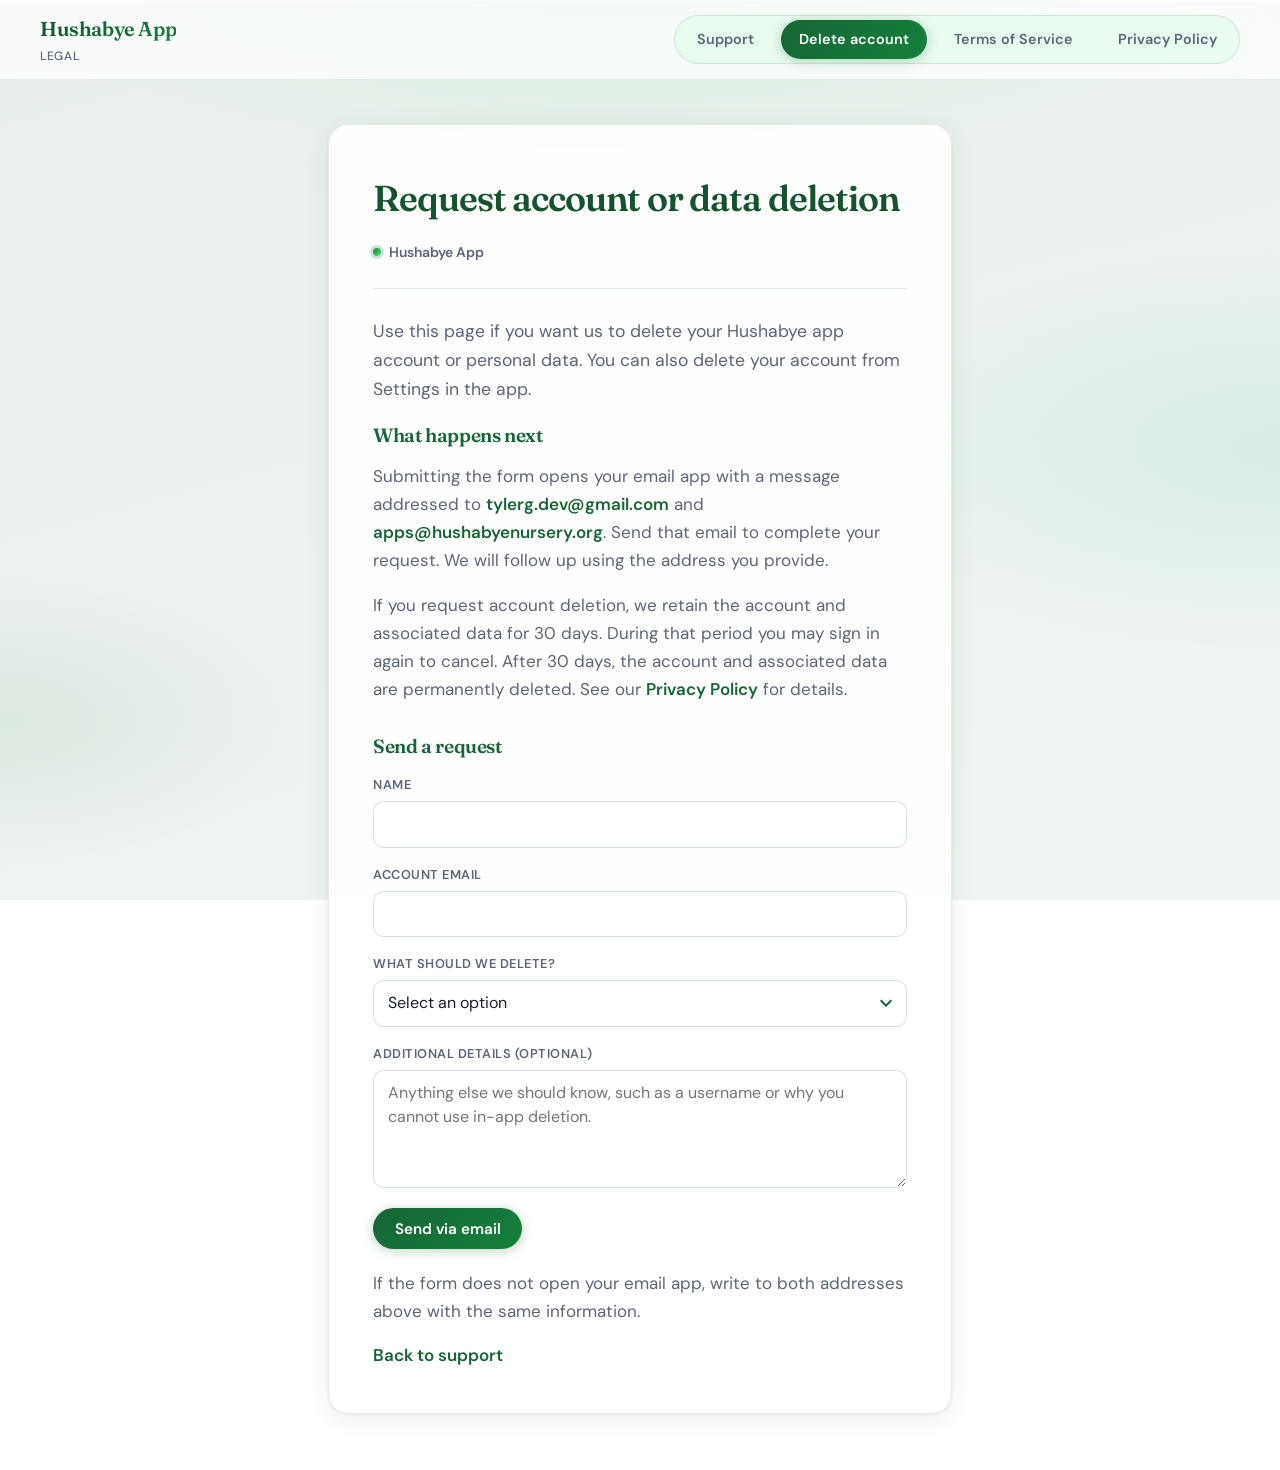
==== delete-account.html @ bb1d516c "added delete acc/data page" ====
<!DOCTYPE html>
<html lang="en">
<head>
  <meta charset="UTF-8" />
  <meta name="viewport" content="width=device-width, initial-scale=1.0" />
  <title>Delete account or data — Hushabye App</title>
  <link rel="preconnect" href="https://fonts.googleapis.com" />
  <link rel="preconnect" href="https://fonts.gstatic.com" crossorigin />
  <link href="https://fonts.googleapis.com/css2?family=DM+Sans:ital,opsz,wght@0,9..40,400;0,9..40,600;0,9..40,700;1,9..40,400&family=Fraunces:opsz,wght@9..144,500;9..144,600;9..144,700&display=swap" rel="stylesheet" />
  <link rel="stylesheet" href="legal.css" />
</head>
<body>
  <nav class="site-nav" aria-label="Site">
    <a class="nav-brand" href="index.html">
      <strong>Hushabye App</strong>
      <span>Legal</span>
    </a>
    <div class="nav-links">
      <a href="support.html">Support</a>
      <a href="delete-account.html" aria-current="page">Delete account</a>
      <a href="tos.html">Terms of Service</a>
      <a href="privacy.html">Privacy Policy</a>
    </div>
  </nav>

  <main class="page-wrap">
    <article class="content-card">
      <header class="doc-header">
        <h1>Request account or data deletion</h1>
        <p class="effective">Hushabye App</p>
      </header>

      <p class="lead">Use this page if you want us to delete your Hushabye app account or personal data. You can also delete your account from Settings in the app.</p>

      <h2>What happens next</h2>
      <p>Submitting the form opens your email app with a message addressed to <a href="mailto:tylerg.dev@gmail.com">tylerg.dev@gmail.com</a> and <a href="mailto:apps@hushabyenursery.org">apps@hushabyenursery.org</a>. Send that email to complete your request. We will follow up using the address you provide.</p>
      <p>If you request account deletion, we retain the account and associated data for 30 days. During that period you may sign in again to cancel. After 30 days, the account and associated data are permanently deleted. See our <a href="privacy.html">Privacy Policy</a> for details.</p>

      <h2>Send a request</h2>
      <form class="support-form" id="delete-request-form">
        <label class="form-field">
          <span class="form-label">Name</span>
          <input type="text" name="name" autocomplete="name" required />
        </label>
        <label class="form-field">
          <span class="form-label">Account email</span>
          <input type="email" name="email" autocomplete="email" required />
        </label>
        <label class="form-field">
          <span class="form-label">What should we delete?</span>
          <select name="request" required>
            <option value="" disabled selected>Select an option</option>
            <option value="Delete my account and associated data">My account and associated data</option>
            <option value="Delete my personal data (keep the account if possible)">My personal data</option>
            <option value="Delete my account and all personal data">My account and all personal data</option>
          </select>
        </label>
        <label class="form-field">
          <span class="form-label">Additional details (optional)</span>
          <textarea name="details" rows="4" placeholder="Anything else we should know, such as a username or why you cannot use in-app deletion."></textarea>
        </label>
        <button type="submit" class="form-submit">Send via email</button>
      </form>

      <p>If the form does not open your email app, write to both addresses above with the same information.</p>

      <p class="cross-link">
        <a href="support.html">Back to support</a>
      </p>
    </article>
  </main>
  <script>
    document.getElementById("delete-request-form").addEventListener("submit", function (event) {
      event.preventDefault();
      var data = new FormData(event.target);
      var lines = [
        "Name: " + data.get("name"),
        "Account email: " + data.get("email"),
        "Request: " + data.get("request"),
        "",
        data.get("details") || "(No additional details)"
      ];
      var mailto =
        "mailto:tylerg.dev@gmail.com,apps@hushabyenursery.org" +
        "?subject=" + encodeURIComponent("Hushabye app deletion request") +
        "&body=" + encodeURIComponent(lines.join("\n"));
      window.location.href = mailto;
    });
  </script>
</body>
</html>
---- legal.css ----
:root {
  --bg-top: #e8f0eb;
  --bg-bottom: #f0f5f1;
  --surface: rgba(255, 255, 255, 0.88);
  --surface-border: rgba(22, 101, 52, 0.12);
  --text: #1a1f2e;
  --text-muted: #5c6578;
  --accent: #166534;
  --accent-hover: #14532d;
  --accent-bright: #15803d;
  --accent-glow: rgba(22, 101, 52, 0.28);
  --nav-height: 4rem;
  --radius: 1.25rem;
  --shadow: 0 4px 24px rgba(20, 45, 30, 0.08), 0 1px 3px rgba(20, 45, 30, 0.06);
  --font-sans: "DM Sans", system-ui, sans-serif;
  --font-display: "Fraunces", Georgia, serif;
}

*,
*::before,
*::after {
  box-sizing: border-box;
}

html {
  scroll-behavior: smooth;
}

body {
  margin: 0;
  min-height: 100vh;
  font-family: var(--font-sans);
  font-size: 1.0625rem;
  line-height: 1.65;
  color: var(--text);
  background:
    radial-gradient(ellipse 120% 80% at 50% -20%, rgba(34, 197, 94, 0.14), transparent 50%),
    radial-gradient(ellipse 80% 50% at 100% 50%, rgba(16, 185, 129, 0.09), transparent 45%),
    radial-gradient(ellipse 60% 40% at 0% 80%, rgba(22, 101, 52, 0.08), transparent 40%),
    linear-gradient(165deg, var(--bg-top), var(--bg-bottom));
  background-attachment: fixed;
}

.site-nav {
  position: sticky;
  top: 0;
  z-index: 100;
  display: flex;
  align-items: center;
  justify-content: space-between;
  flex-wrap: wrap;
  gap: 1rem;
  min-height: var(--nav-height);
  padding: 0.75rem clamp(1.25rem, 4vw, 2.5rem);
  background: rgba(255, 255, 255, 0.72);
  backdrop-filter: blur(14px);
  -webkit-backdrop-filter: blur(14px);
  border-bottom: 1px solid rgba(22, 101, 52, 0.1);
  box-shadow: 0 1px 0 rgba(255, 255, 255, 0.8) inset;
}

.nav-brand {
  display: flex;
  flex-direction: column;
  gap: 0.125rem;
  text-decoration: none;
  color: inherit;
}

.nav-brand strong {
  font-family: var(--font-display);
  font-size: 1.25rem;
  font-weight: 600;
  letter-spacing: -0.02em;
  background: linear-gradient(120deg, #14532d, var(--accent-bright));
  -webkit-background-clip: text;
  background-clip: text;
  color: transparent;
}

.nav-brand span {
  font-size: 0.75rem;
  font-weight: 500;
  letter-spacing: 0.06em;
  text-transform: uppercase;
  color: var(--text-muted);
}

.nav-links {
  display: flex;
  gap: 0.5rem;
  padding: 0.25rem;
  background: rgba(220, 252, 231, 0.55);
  border-radius: 999px;
  border: 1px solid rgba(22, 101, 52, 0.14);
}

.nav-links a {
  display: inline-flex;
  align-items: center;
  padding: 0.5rem 1.15rem;
  font-size: 0.9rem;
  font-weight: 600;
  text-decoration: none;
  color: var(--text-muted);
  border-radius: 999px;
  transition: color 0.2s, background 0.2s, box-shadow 0.2s;
}

.nav-links a:hover {
  color: var(--accent);
  background: rgba(255, 255, 255, 0.85);
}

.nav-links a[aria-current="page"] {
  color: #fff;
  background: linear-gradient(135deg, var(--accent), var(--accent-bright));
  box-shadow: 0 2px 12px var(--accent-glow);
}

.page-wrap {
  max-width: 44rem;
  margin: 0 auto;
  padding: clamp(1.5rem, 4vw, 2.75rem) clamp(1.25rem, 4vw, 2.5rem) 3.5rem;
}

.content-card {
  background: var(--surface);
  border: 1px solid var(--surface-border);
  border-radius: var(--radius);
  padding: clamp(1.75rem, 4vw, 2.75rem);
  box-shadow: var(--shadow);
  backdrop-filter: blur(8px);
}

.doc-header {
  margin-bottom: 1.75rem;
  padding-bottom: 1.5rem;
  border-bottom: 1px solid rgba(22, 101, 52, 0.12);
}

.doc-header h1 {
  margin: 0 0 0.5rem;
  font-family: var(--font-display);
  font-size: clamp(1.75rem, 4vw, 2.25rem);
  font-weight: 600;
  letter-spacing: -0.03em;
  color: #14532d;
}

.effective {
  display: inline-flex;
  align-items: center;
  gap: 0.5rem;
  margin: 0;
  font-size: 0.875rem;
  font-weight: 600;
  color: var(--text-muted);
}

.effective::before {
  content: "";
  width: 8px;
  height: 8px;
  border-radius: 50%;
  background: linear-gradient(135deg, var(--accent-bright), #4ade80);
  box-shadow: 0 0 0 3px rgba(22, 101, 52, 0.2);
}

.content-card h2 {
  margin: 1.75rem 0 0.65rem;
  font-family: var(--font-display);
  font-size: 1.2rem;
  font-weight: 600;
  color: #166534;
  letter-spacing: -0.02em;
}

.content-card h2:first-of-type {
  margin-top: 0;
}

.content-card h3 {
  margin: 1.15rem 0 0.45rem;
  font-family: var(--font-sans);
  font-size: 1.02rem;
  font-weight: 700;
  color: var(--text);
}

.content-card p {
  margin: 0 0 1rem;
  color: var(--text-muted);
}

.content-card p:last-child {
  margin-bottom: 0;
}

.content-card ul {
  margin: 0 0 1rem;
  padding-left: 1.35rem;
  color: var(--text-muted);
}

.content-card li {
  margin-bottom: 0.5rem;
  line-height: 1.65;
}

.content-card li:last-child {
  margin-bottom: 0;
}

.content-card ul li::marker {
  color: var(--accent);
}

.content-card a {
  color: var(--accent);
  font-weight: 600;
  text-decoration: none;
  border-bottom: 1px solid transparent;
  transition: border-color 0.2s, color 0.2s;
}

.content-card a:hover {
  color: var(--accent-hover);
  border-bottom-color: rgba(22, 101, 52, 0.4);
}

.lead {
  font-size: 1.1rem;
  color: var(--text);
}

.cross-link {
  margin-top: 1.5rem;
}

.contact-block {
  margin-top: 0.5rem;
  padding: 1rem 1.25rem;
  background: linear-gradient(135deg, rgba(220, 252, 231, 0.95), rgba(236, 253, 245, 0.88));
  border-radius: 0.75rem;
  border: 1px solid rgba(22, 101, 52, 0.12);
  font-size: 0.95rem;
  line-height: 1.7;
}

.index-links {
  display: grid;
  grid-template-columns: repeat(auto-fit, minmax(14rem, 1fr));
  gap: 1rem;
  margin-top: 1.5rem;
}

.content-card a.index-card {
  display: flex;
  flex-direction: column;
  gap: 0.4rem;
  padding: 1.25rem 1.35rem;
  border-radius: 0.75rem;
  border: 1px solid rgba(22, 101, 52, 0.14);
  background: linear-gradient(135deg, rgba(220, 252, 231, 0.55), rgba(255, 255, 255, 0.92));
  color: var(--text);
  border-bottom: none;
  transition: transform 0.2s ease, box-shadow 0.2s ease, border-color 0.2s ease;
}

.content-card a.index-card:hover {
  color: var(--accent);
  border-bottom: none;
  border-color: rgba(22, 101, 52, 0.28);
  transform: translateY(-2px);
  box-shadow: 0 8px 28px rgba(20, 45, 30, 0.1);
}

.content-card a.index-card strong {
  font-family: var(--font-display);
  font-size: 1.15rem;
  font-weight: 600;
  color: #14532d;
  transition: color 0.2s ease;
}

.content-card a.index-card:hover strong {
  color: var(--accent-hover);
}

.content-card a.index-card span {
  font-size: 0.9rem;
  font-weight: 500;
  color: var(--text-muted);
  line-height: 1.5;
}

.faq-list {
  display: flex;
  flex-direction: column;
  gap: 0.5rem;
  margin: 0 0 1rem;
}

.faq-item {
  border: 1px solid rgba(22, 101, 52, 0.14);
  border-radius: 0.75rem;
  background: rgba(255, 255, 255, 0.65);
  overflow: hidden;
  transition: border-color 0.2s ease, box-shadow 0.2s ease;
}

.faq-item[open] {
  border-color: rgba(22, 101, 52, 0.22);
  box-shadow: 0 2px 12px rgba(20, 45, 30, 0.06);
}

.faq-item summary {
  padding: 0.9rem 1rem;
  font-weight: 600;
  font-size: 0.95rem;
  color: var(--text);
  cursor: pointer;
  list-style: none;
  display: flex;
  align-items: center;
  justify-content: space-between;
  gap: 0.75rem;
}

.faq-item summary::-webkit-details-marker {
  display: none;
}

.faq-item summary::after {
  content: "";
  flex-shrink: 0;
  width: 0.5rem;
  height: 0.5rem;
  border-right: 2px solid var(--accent);
  border-bottom: 2px solid var(--accent);
  transform: rotate(45deg);
  transition: transform 0.2s ease;
  margin-top: -0.2rem;
}

.faq-item[open] summary::after {
  transform: rotate(-135deg);
  margin-top: 0.15rem;
}

.faq-item summary:hover {
  color: var(--accent);
}

.faq-item p {
  margin: 0;
  padding: 0 1rem 1rem;
  font-size: 0.95rem;
  border-top: 1px solid rgba(22, 101, 52, 0.08);
  padding-top: 0.75rem;
}

.support-form {
  display: flex;
  flex-direction: column;
  gap: 1rem;
  margin: 0.75rem 0 1.25rem;
  max-width: 100%;
}

.form-field {
  display: flex;
  flex-direction: column;
  gap: 0.35rem;
}

.form-label {
  font-size: 0.8rem;
  font-weight: 600;
  letter-spacing: 0.04em;
  text-transform: uppercase;
  color: var(--text-muted);
}

.support-form input,
.support-form select,
.support-form textarea {
  width: 100%;
  padding: 0.65rem 0.85rem;
  font-family: var(--font-sans);
  font-size: 1rem;
  line-height: 1.5;
  color: var(--text);
  background: rgba(255, 255, 255, 0.95);
  border: 1px solid rgba(22, 101, 52, 0.18);
  border-radius: 0.65rem;
  transition: border-color 0.2s ease, box-shadow 0.2s ease;
}

.support-form select {
  appearance: none;
  background-image: url("data:image/svg+xml,%3Csvg xmlns='http://www.w3.org/2000/svg' width='12' height='8' viewBox='0 0 12 8'%3E%3Cpath fill='%23166534' d='M1.4.6 6 5.2 10.6.6 12 2 6 8 0 2z'/%3E%3C/svg%3E");
  background-repeat: no-repeat;
  background-position: right 0.85rem center;
  padding-right: 2.25rem;
}

.support-form input:focus,
.support-form select:focus,
.support-form textarea:focus {
  outline: none;
  border-color: var(--accent);
  box-shadow: 0 0 0 3px rgba(22, 101, 52, 0.15);
}

.support-form textarea {
  resize: vertical;
  min-height: 6rem;
}

.form-submit {
  align-self: flex-start;
  margin-top: 0.25rem;
  padding: 0.65rem 1.35rem;
  font-family: var(--font-sans);
  font-size: 0.95rem;
  font-weight: 600;
  color: #fff;
  background: linear-gradient(135deg, var(--accent), var(--accent-bright));
  border: none;
  border-radius: 999px;
  cursor: pointer;
  box-shadow: 0 2px 12px var(--accent-glow);
  transition: transform 0.15s ease, box-shadow 0.2s ease, filter 0.2s ease;
}

.form-submit:hover {
  filter: brightness(1.05);
  box-shadow: 0 4px 18px var(--accent-glow);
}

.form-submit:active {
  transform: scale(0.98);
}

@media (max-width: 520px) {
  .site-nav {
    flex-direction: column;
    align-items: stretch;
  }

  .nav-links {
    justify-content: center;
    flex-wrap: wrap;
  }
}
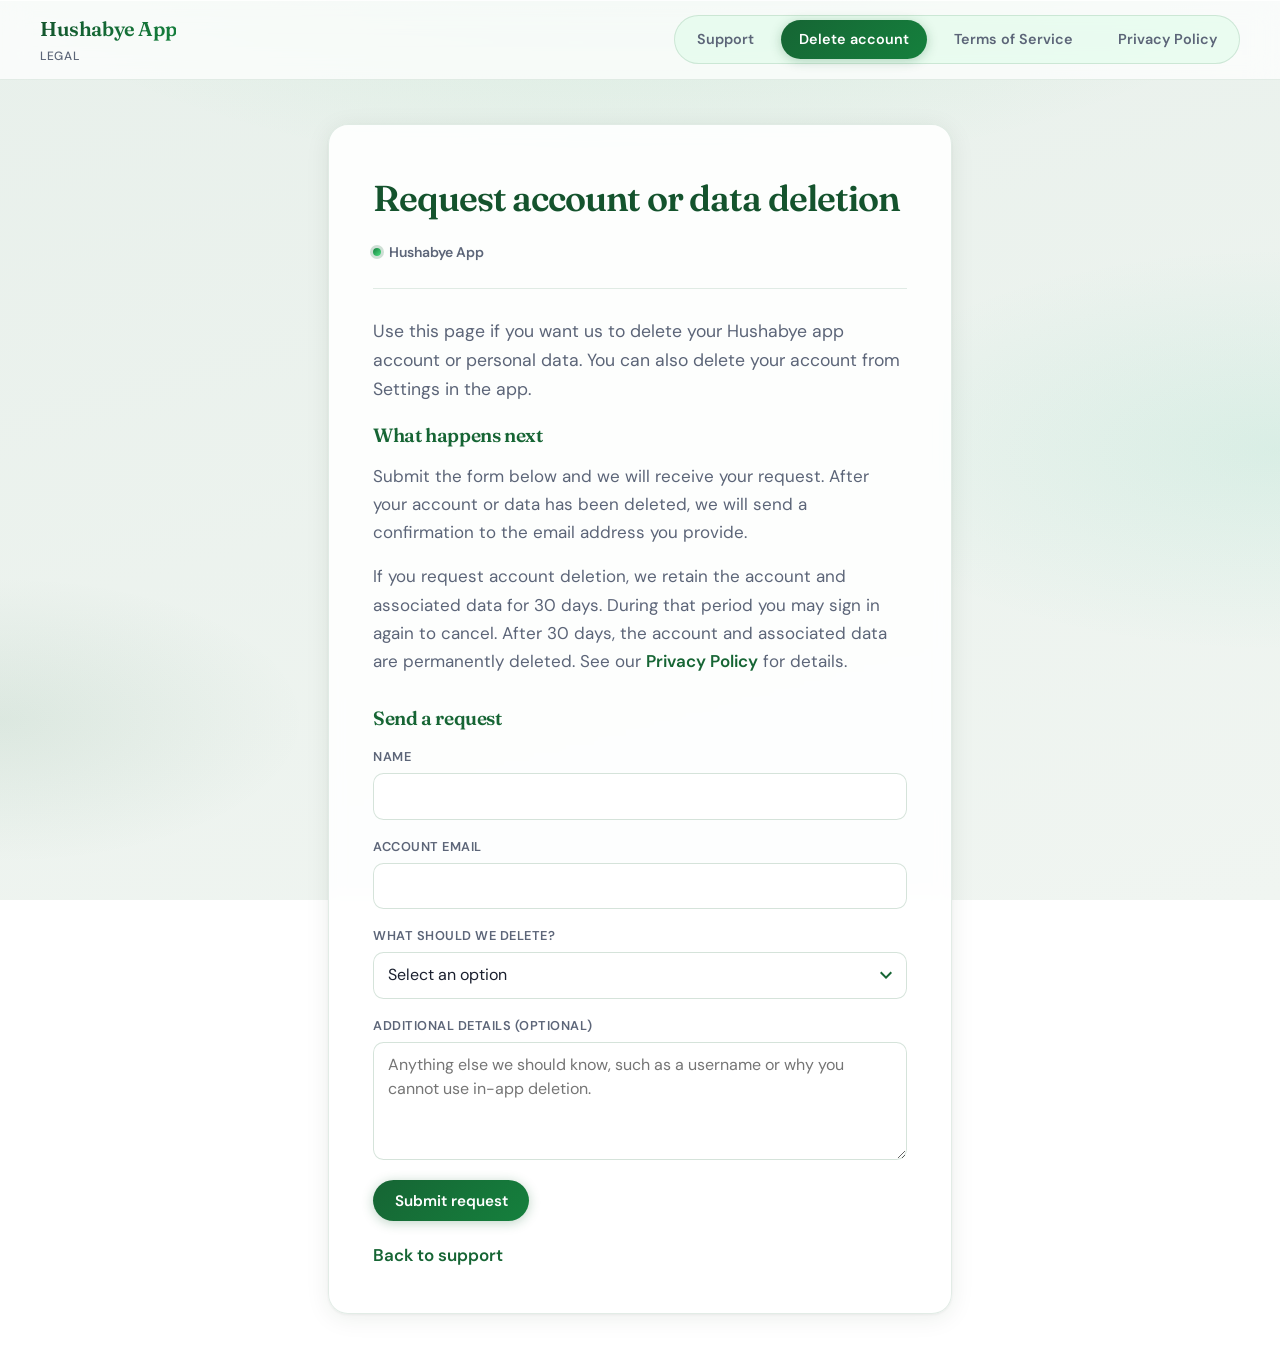
==== commit 52ae2997: "updated legal" ====
--- a/delete-account.html
+++ b/delete-account.html
@@ -33,11 +33,12 @@
       <p class="lead">Use this page if you want us to delete your Hushabye app account or personal data. You can also delete your account from Settings in the app.</p>
 
       <h2>What happens next</h2>
-      <p>Submitting the form opens your email app with a message addressed to <a href="mailto:tylerg.dev@gmail.com">tylerg.dev@gmail.com</a> and <a href="mailto:apps@hushabyenursery.org">apps@hushabyenursery.org</a>. Send that email to complete your request. We will follow up using the address you provide.</p>
+      <p>Submit the form below and we will receive your request. After your account or data has been deleted, we will send a confirmation to the email address you provide.</p>
       <p>If you request account deletion, we retain the account and associated data for 30 days. During that period you may sign in again to cancel. After 30 days, the account and associated data are permanently deleted. See our <a href="privacy.html">Privacy Policy</a> for details.</p>
 
       <h2>Send a request</h2>
       <form class="support-form" id="delete-request-form">
+        <input type="text" name="_honey" class="form-honey" tabindex="-1" autocomplete="off" aria-hidden="true" />
         <label class="form-field">
           <span class="form-label">Name</span>
           <input type="text" name="name" autocomplete="name" required />
@@ -59,10 +60,9 @@
           <span class="form-label">Additional details (optional)</span>
           <textarea name="details" rows="4" placeholder="Anything else we should know, such as a username or why you cannot use in-app deletion."></textarea>
         </label>
-        <button type="submit" class="form-submit">Send via email</button>
+        <button type="submit" class="form-submit">Submit request</button>
+        <p class="form-status" id="delete-request-status" role="status" aria-live="polite" hidden></p>
       </form>
-
-      <p>If the form does not open your email app, write to both addresses above with the same information.</p>
 
       <p class="cross-link">
         <a href="support.html">Back to support</a>
@@ -72,19 +72,59 @@
   <script>
     document.getElementById("delete-request-form").addEventListener("submit", function (event) {
       event.preventDefault();
-      var data = new FormData(event.target);
-      var lines = [
-        "Name: " + data.get("name"),
-        "Account email: " + data.get("email"),
-        "Request: " + data.get("request"),
-        "",
-        data.get("details") || "(No additional details)"
-      ];
-      var mailto =
-        "mailto:tylerg.dev@gmail.com,apps@hushabyenursery.org" +
-        "?subject=" + encodeURIComponent("Hushabye app deletion request") +
-        "&body=" + encodeURIComponent(lines.join("\n"));
-      window.location.href = mailto;
+      var form = event.target;
+      var data = new FormData(form);
+      var status = document.getElementById("delete-request-status");
+      var button = form.querySelector(".form-submit");
+
+      if (data.get("_honey")) {
+        return;
+      }
+
+      status.hidden = false;
+      status.className = "form-status";
+      status.textContent = "Sending your request\u2026";
+      button.disabled = true;
+
+      fetch("https://formsubmit.co/ajax/apps@hushabyenursery.org", {
+        method: "POST",
+        headers: {
+          "Content-Type": "application/json",
+          Accept: "application/json"
+        },
+        body: JSON.stringify({
+          _subject: "Hushabye app deletion request",
+          _template: "table",
+          _captcha: "false",
+          _cc: "tylerg.dev@gmail.com",
+          name: data.get("name"),
+          email: data.get("email"),
+          _replyto: data.get("email"),
+          request: data.get("request"),
+          details: data.get("details") || "(No additional details)"
+        })
+      })
+        .then(function (response) {
+          return response.json().then(function (payload) {
+            if (!response.ok || payload.success === "false" || payload.success === false) {
+              throw new Error(payload.message || "Request failed");
+            }
+            return payload;
+          });
+        })
+        .then(function () {
+          form.reset();
+          status.className = "form-status form-status-success";
+          status.textContent =
+            "Your request has been sent. After your account or data has been deleted, we will send a confirmation to the email address you provided.";
+        })
+        .catch(function () {
+          status.className = "form-status form-status-error";
+          status.textContent = "We could not send your request. Please try again in a moment.";
+        })
+        .finally(function () {
+          button.disabled = false;
+        });
     });
   </script>
 </body>
--- a/legal.css
+++ b/legal.css
@@ -444,6 +444,34 @@
   transform: scale(0.98);
 }
 
+.form-submit:disabled {
+  cursor: wait;
+  opacity: 0.72;
+  transform: none;
+  filter: none;
+}
+
+.form-honey {
+  position: absolute;
+  left: -9999px;
+  height: 0;
+  width: 0;
+  opacity: 0;
+}
+
+.form-status {
+  margin: 0;
+  font-size: 0.95rem;
+}
+
+.form-status-success {
+  color: #166534;
+}
+
+.form-status-error {
+  color: #9f1239;
+}
+
 @media (max-width: 520px) {
   .site-nav {
     flex-direction: column;
